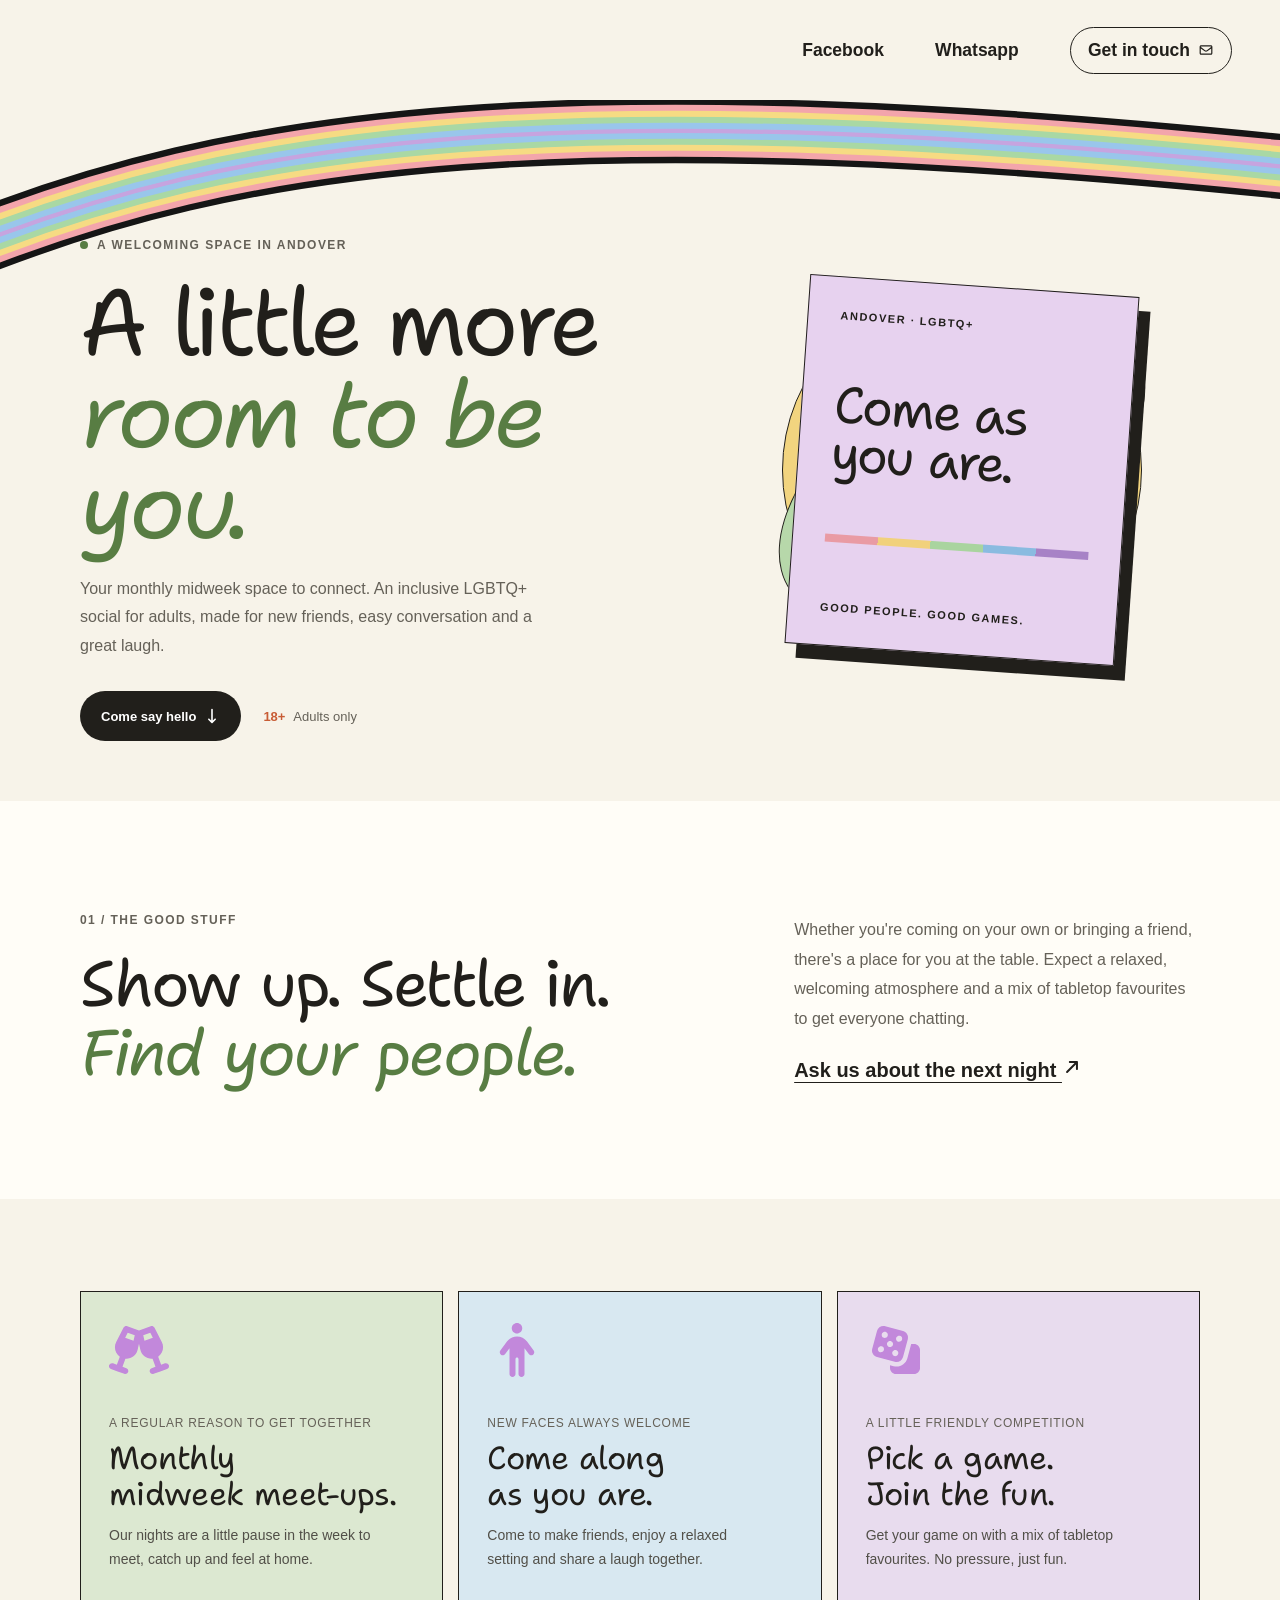
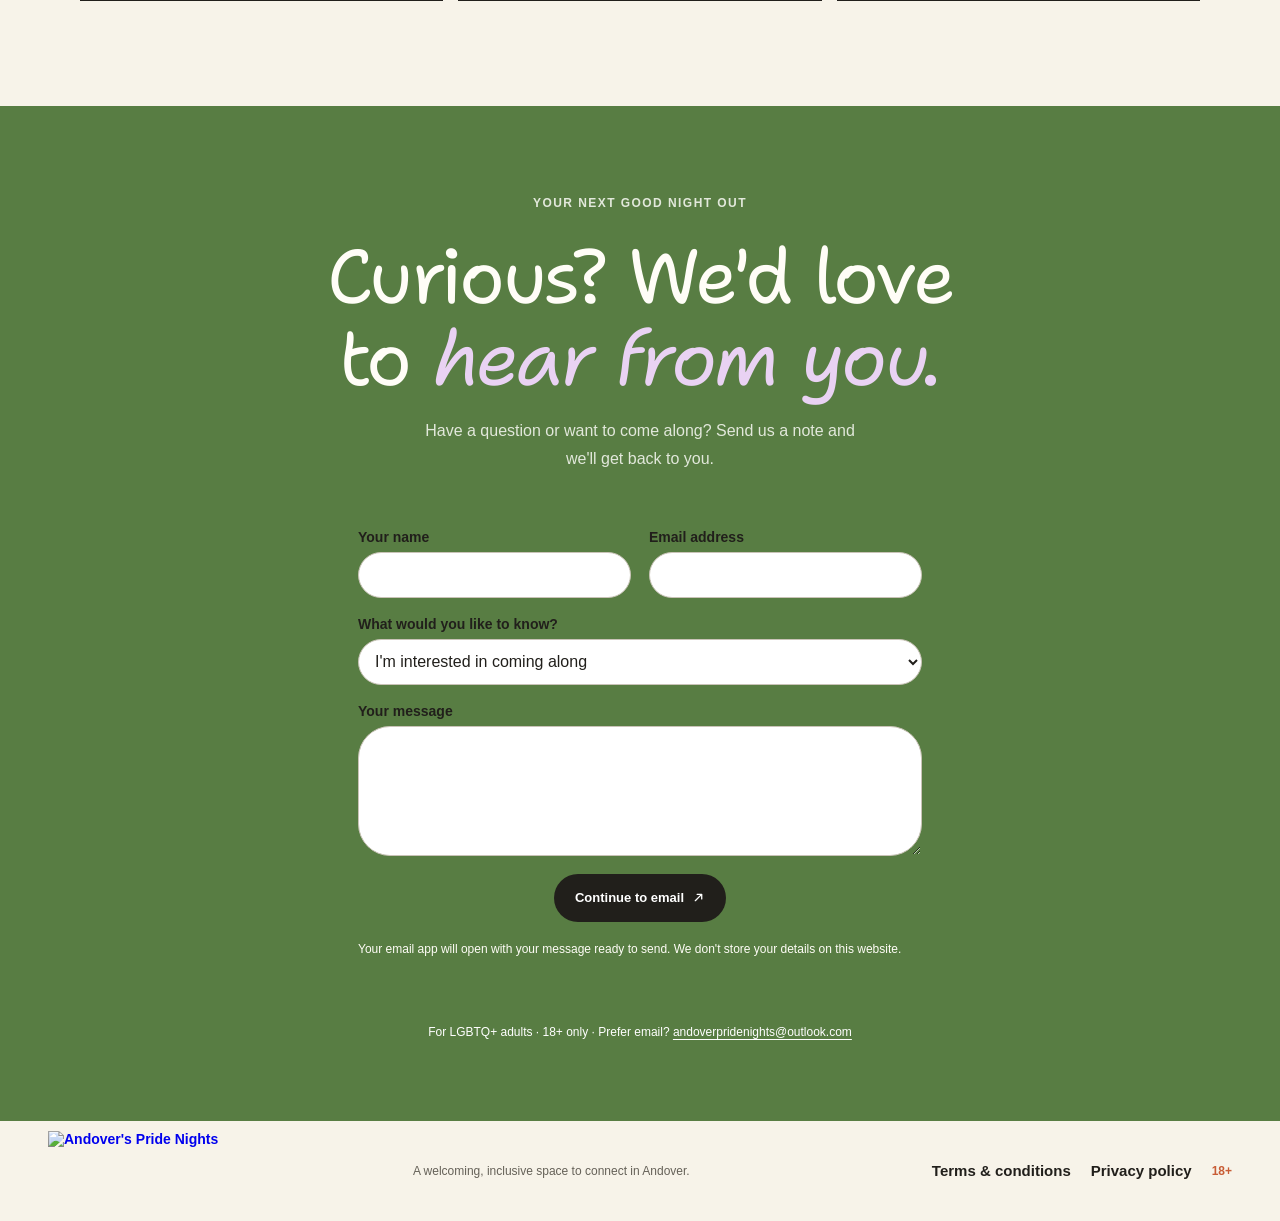
==== index.html @ 81ab6841 "made some text size and hover changes" ====
<!doctype html>
<html lang="en-GB">

<head>
  <meta charset="utf-8">
  <meta name="viewport" content="width=device-width, initial-scale=1">
  <meta name="theme-color" content="#f7f3e9">
  <meta name="description"
    content="Andover's monthly midweek LGBTQ+ social for adults: make friends, have a laugh and enjoy a mix of tabletop games.">
  <title>Andover's Pride Nights | Monthly 18+ LGBTQ+ Tabletop & Social Group</title>
  <meta name="google-site-verification" content="..." />
  <meta name="description"
    content="Join Andover's Pride Nights, a welcoming monthly midweek LGBTQ+ tabletop gaming and social group for adults (18+) in Andover, Hampshire.">
  <link rel="canonical" href="https://andoverpridenights.co.uk">

  <!-- Open Graph for Facebook sharing -->
  <meta property="og:title" content="Andover's Pride Nights">
  <meta property="og:description"
    content="Monthly 18+ LGBTQ+ tabletop board game and social nights in Andover, Hampshire.">
  <meta property="og:url" content="https://andoverpridenights.co.uk">
  <meta property="og:type" content="website">
  <link rel="stylesheet" href="src/css/styles.css">
  <link rel="icon" type="image/x-icon"
    href="https://assets.andoverpridenights.co.uk/images/logos/andover-pride-nights-new-logo.ico">
  <link rel="preconnect" href="https://fonts.googleapis.com">
  <link rel="preconnect" href="https://fonts.gstatic.com" crossorigin>
  <link
    href="https://fonts.googleapis.com/css2?family=Agrave+Pro:wght@100..700&family=Playwrite+FR+Moderne:wght@100..400&family=Shantell+Sans:ital,wght@0,300..800;1,300..800&display=swap"
    rel="stylesheet">
  <link href="https://fonts.googleapis.com/css2?family=Agrave+Pro:wght@100..700&display=swap" rel="stylesheet">
</head>

<body>
  <header class="site-header">
    <a class="wordmark" href="#home" aria-label="Andover's Pride Nights home">
      <img class="wordmark-logo"
        src="https://assets.andoverpridenights.co.uk/images/logos/andover-pride-nights-logo.png"
        alt="Andover's Pride Nights">
    </a>
    <nav class="site-nav" aria-label="Main navigation">
      <a href="https://www.facebook.com/groups/1618357456269886/?ref=share">Facebook</a>
      <a href="https://chat.whatsapp.com/DTv6O6o61bpIRokKMU7D2p">Whatsapp</a>
      <a class="nav-cta" href="#contact">Get in touch <svg xmlns="http://www.w3.org/2000/svg"
          viewBox="0 0 640 640"><!--!Font Awesome Free v7.3.1 by @fontawesome - https://fontawesome.com License - https://fontawesome.com/license/free Copyright 2026 Fonticons, Inc.-->
          <path
            d="M125.4 128C91.5 128 64 155.5 64 189.4C64 190.3 64 191.1 64.1 192L64 192L64 448C64 483.3 92.7 512 128 512L512 512C547.3 512 576 483.3 576 448L576 192L575.9 192C575.9 191.1 576 190.3 576 189.4C576 155.5 548.5 128 514.6 128L125.4 128zM528 256.3L528 448C528 456.8 520.8 464 512 464L128 464C119.2 464 112 456.8 112 448L112 256.3L266.8 373.7C298.2 397.6 341.7 397.6 373.2 373.7L528 256.3zM112 189.4C112 182 118 176 125.4 176L514.6 176C522 176 528 182 528 189.4C528 193.6 526 197.6 522.7 200.1L344.2 335.5C329.9 346.3 310.1 346.3 295.8 335.5L117.3 200.1C114 197.6 112 193.6 112 189.4z" />
        </svg></a>
    </nav>
  </header>

  <main>
    <section class="hero" id="home" aria-labelledby="hero-title">
      <svg class="rainbow-arc" viewBox="0 0 1440 240" preserveAspectRatio="none" aria-hidden="true">
        <path d="M-50 178C270 42 633-10 1490 83" fill="none" stroke="#151515" stroke-width="76" />
        <path d="M-50 178C270 42 633-10 1490 83" fill="none" stroke="#f3a5ab" stroke-width="61" />
        <path d="M-50 178C270 42 633-10 1490 83" fill="none" stroke="#f6db83" stroke-width="47" />
        <path d="M-50 178C270 42 633-10 1490 83" fill="none" stroke="#a9d8a4" stroke-width="33" />
        <path d="M-50 178C270 42 633-10 1490 83" fill="none" stroke="#99c6eb" stroke-width="19" />
        <path d="M-50 178C270 42 633-10 1490 83" fill="none" stroke="#c6a4df" stroke-width="5" />
      </svg>
      <div class="hero-inner" id="about">
        <div class="hero-copy">
          <p class="eyebrow"><span class="eyebrow-dot"></span> A welcoming space in Andover</p>
          <h1 id="hero-title">A little more<br><em>room to be you.</em></h1>
          <p class="hero-intro">Your monthly midweek space to connect. An inclusive LGBTQ+ social for adults, made for
            new friends, easy conversation and a great laugh.</p>
          <div class="hero-actions">
            <a class="button button-primary" href="#contact">Come say hello <svg xmlns="http://www.w3.org/2000/svg"
                viewBox="0 0 640 640"><!--!Font Awesome Free v7.3.1 by @fontawesome - https://fontawesome.com License - https://fontawesome.com/license/free Copyright 2026 Fonticons, Inc.-->
                <path
                  d="M297.4 598.6C309.9 611.1 330.2 611.1 342.7 598.6L470.7 470.6C483.2 458.1 483.2 437.8 470.7 425.3C458.2 412.8 437.9 412.8 425.4 425.3L352 498.7L352 64C352 46.3 337.7 32 320 32C302.3 32 288 46.3 288 64L288 498.7L214.6 425.3C202.1 412.8 181.8 412.8 169.3 425.3C156.8 437.8 156.8 458.1 169.3 470.6L297.3 598.6z" />
              </svg></a>
            <span class="age-note"><span aria-hidden="true">18+</span> Adults only</span>
          </div>
        </div>
        <div class="hero-art" aria-label="A colourful invitation to come along and have fun">
          <div class="art-orbit orbit-one"></div>
          <div class="art-orbit orbit-two"></div>
          <div class="art-sparkle sparkle-one" aria-hidden="true"></div>
          <div class="art-sparkle sparkle-two" aria-hidden="true"></div>
          <div class="invite-card">
            <span class="invite-kicker">ANDOVER · LGBTQ+</span>
            <span class="invite-title">Come as<br>you are.</span>
            <span class="invite-rule"></span>
            <span class="invite-bottom">GOOD PEOPLE. GOOD GAMES.</span>
          </div>
        </div>
      </div>
    </section>

    <section class="welcome-section" id="what-to-expect" aria-labelledby="welcome-title">
      <div class="section-heading">
        <p class="eyebrow">01 / The good stuff</p>
        <h2 id="welcome-title">Show up. Settle in.<br><em>Find your people.</em></h2>
      </div>
      <div class="welcome-copy">
        <p>Whether you're coming on your own or bringing a friend, there's a place for you at the table. Expect a
          relaxed, welcoming atmosphere and a mix of tabletop favourites to get everyone chatting.</p>
        <a class="text-link" href="#contact">Ask us about the next night <svg xmlns="http://www.w3.org/2000/svg"
            class="arrow-svg"
            viewBox="0 0 640 640"><!--!Font Awesome Free v7.3.1 by @fontawesome - https://fontawesome.com License - https://fontawesome.com/license/free Copyright 2026 Fonticons, Inc.-->
            <path
              d="M342.6 73.4C330.1 60.9 309.8 60.9 297.3 73.4L137.3 233.4C124.8 245.9 124.8 266.2 137.3 278.7C149.8 291.2 170.1 291.2 182.6 278.7L288 173.3L288 544C288 561.7 302.3 576 320 576C337.7 576 352 561.7 352 544L352 173.3L457.4 278.7C469.9 291.2 490.2 291.2 502.7 278.7C515.2 266.2 515.2 245.9 502.7 233.4L342.7 73.4z" />
          </svg></a>
      </div>
    </section>

    <section class="details-section" aria-label="A few details">
      <article class="detail-card detail-card-green">
        <span class="detail-number"></span>
        <svg xmlns="http://www.w3.org/2000/svg" class="detail-icon-2"
          viewBox="0 0 640 640"><!--!Font Awesome Free v7.3.1 by @fontawesome - https://fontawesome.com License - https://fontawesome.com/license/free Copyright 2026 Fonticons, Inc.-->
          <path
            d="M155.6 81.3C163 67 179.9 60.4 195 65.9L320 111.5L445 65.9C460.1 60.4 477 67 484.4 81.3L563.2 234.2C592 290 573.5 356.5 524.7 390.8L556 477L597 462C613.6 456 632 464.5 638 481.1C644 497.7 635.5 516.1 618.9 522.1C571.5 539.4 524.1 556.6 476.7 573.9C460.1 580 441.7 571.4 435.7 554.8C429.7 538.2 438.2 519.8 454.8 513.8L495.8 498.8L464.5 412.6C405.1 417.8 348.3 378.7 334.5 317.4L319.9 252.7L305.3 317.4C291.5 378.7 234.7 417.8 175.3 412.6L144 498.8L185 513.8C201.6 519.9 210.2 538.2 204.1 554.8C198 571.4 179.7 580 163.1 573.9C115.7 556.6 68.3 539.3 20.9 522.1C4.3 516-4.3 497.7 1.8 481.1C7.9 464.5 26.3 456 42.9 462L83.9 477L115.2 390.8C66.5 356.5 48.1 290 76.9 234.2L155.6 81.3zM199.6 135.7L172.4 188.5L261.6 221L274.7 163.1L199.6 135.7zM440.5 135.7L365.4 163.1L378.5 221L467.7 188.5L440.5 135.7z" />
        </svg>
        <p class="detail-label">A regular reason to get together</p>
        <h3>Monthly<br>midweek meet-ups.</h3>
        <p>Our nights are a little pause in the week to meet, catch up and feel at home.</p>
      </article>
      <article class="detail-card detail-card-blue">
        <span class="detail-number"></span>
        <svg xmlns="http://www.w3.org/2000/svg" class="detail-icon-2"
          viewBox="0 0 640 640"><!--!Font Awesome Free v7.3.1 by @fontawesome - https://fontawesome.com License - https://fontawesome.com/license/free Copyright 2026 Fonticons, Inc.-->
          <path
            d="M376 88C376 57.1 350.9 32 320 32C289.1 32 264 57.1 264 88C264 118.9 289.1 144 320 144C350.9 144 376 118.9 376 88zM400 300.7L446.3 363.1C456.8 377.3 476.9 380.3 491.1 369.7C505.3 359.1 508.3 339.1 497.7 324.9L427.2 229.9C402 196 362.3 176 320 176C277.7 176 238 196 212.8 229.9L142.3 324.9C131.8 339.1 134.7 359.1 148.9 369.7C163.1 380.3 183.1 377.3 193.7 363.1L240 300.7L240 576C240 593.7 254.3 608 272 608C289.7 608 304 593.7 304 576L304 416C304 407.2 311.2 400 320 400C328.8 400 336 407.2 336 416L336 576C336 593.7 350.3 608 368 608C385.7 608 400 593.7 400 576L400 300.7z" />
        </svg>
        <p class="detail-label">New faces always welcome</p>
        <h3>Come along<br>as you are.</h3>
        <p>Come to make friends, enjoy a relaxed setting and share a laugh together.</p>
      </article>
      <article class="detail-card detail-card-lilac">
        <span class="detail-number"></span>
        <svg xmlns="http://www.w3.org/2000/svg" class="detail-icon-2"
          viewBox="0 0 640 640"><!--!Font Awesome Free v7.3.1 by @fontawesome - https://fontawesome.com License - https://fontawesome.com/license/free Copyright 2026 Fonticons, Inc.-->
          <path
            d="M205.4 66.3C167 56 127.5 78.8 117.3 117.2L66.5 306.7C56.2 345.1 79 384.6 117.4 394.9L306.9 445.7C345.3 456 384.8 433.2 395.1 394.8L445.9 205.3C456.2 166.9 433.4 127.4 395 117.1L205.4 66.3zM228.4 272C222.3 262.1 222.1 249.6 227.8 239.5C233.5 229.4 244.3 223.2 256 223.3C267.6 223.4 278.2 229.8 283.8 240C289.9 249.9 290.1 262.4 284.4 272.5C278.7 282.6 267.9 288.8 256.2 288.7C244.6 288.6 234 282.2 228.4 272zM143.2 284.3C153.1 278.2 165.6 278 175.7 283.7C185.8 289.4 192 300.2 191.9 311.9C191.8 323.5 185.4 334.1 175.2 339.7C165.3 345.8 152.8 346 142.7 340.3C132.6 334.6 126.4 323.8 126.5 312.1C126.6 300.5 133 289.9 143.2 284.3zM328.2 380.7C318.3 386.8 305.8 387 295.7 381.3C285.6 375.6 279.4 364.8 279.5 353.1C279.6 341.5 286 330.9 296.2 325.3C306.1 319.2 318.6 319 328.7 324.7C338.8 330.4 345 341.2 344.9 352.9C344.8 364.5 338.4 375.1 328.2 380.7zM337.2 172.3C347.1 166.2 359.6 166 369.7 171.7C379.8 177.4 386 188.2 385.9 199.9C385.8 211.5 379.4 222.1 369.2 227.7C359.3 233.8 346.8 234 336.7 228.3C326.6 222.6 320.4 211.8 320.5 200.1C320.6 188.5 327 177.9 337.2 172.3zM216.2 186.7C206.3 192.8 193.8 193 183.7 187.3C173.6 181.6 167.4 170.8 167.5 159.1C167.6 147.5 174 136.9 184.2 131.3C194.1 125.2 206.6 125 216.7 130.7C226.8 136.4 233 147.2 232.9 158.9C232.8 170.5 226.4 181.1 216.2 186.7zM482 256L441.4 407.2C424.2 471.2 358.4 509.2 294.4 492.1L256.1 481.8L256.1 512C256.1 547.3 284.8 576 320.1 576L512.1 576C547.4 576 576.1 547.3 576.1 512L576.1 320C576.1 284.7 547.4 256 512.1 256L482 256z" />
        </svg>
        <p class="detail-label">A little friendly competition</p>
        <h3>Pick a game.<br>Join the fun.</h3>
        <p>Get your game on with a mix of tabletop favourites. No pressure, just fun.</p>
      </article>
    </section>

    <section class="contact-section" id="contact" aria-labelledby="contact-title">
      <p class="eyebrow">Your next good night out</p>
      <h2 id="contact-title">Curious? We'd love<br>to <em>hear from you.</em></h2>
      <p class="contact-copy">Have a question or want to come along? Send us a note and we'll get back to you.</p>
      <form class="contact-form" id="contact-form">
        <div class="form-field">
          <label for="contact-name">Your name</label>
          <input id="contact-name" name="name" type="text" autocomplete="name" maxlength="100" required>
        </div>
        <div class="form-field">
          <label for="contact-email">Email address</label>
          <input id="contact-email" name="email" type="email" autocomplete="email" maxlength="254" required>
        </div>
        <div class="form-field">
          <label for="contact-subject">What would you like to know?</label>
          <select id="contact-subject" name="subject">
            <option value="Coming along to a Pride Night">I'm interested in coming along</option>
            <option value="A question about the group">I have a question about the group</option>
            <option value="custom">Something else</option>
          </select>
        </div>
        <div class="form-field" id="custom-subject-field" hidden>
          <label for="contact-custom-subject">Email subject</label>
          <input id="contact-custom-subject" name="customSubject" type="text" maxlength="120"
            placeholder="What is your message about?">
        </div>
        <div class="form-field">
          <label for="contact-message">Your message</label>
          <textarea id="contact-message" name="message" rows="5" maxlength="2000" required></textarea>
        </div>
        <button class="button button-light form-submit" type="submit" form="contact-form">Continue to email <svg
            xmlns="http://www.w3.org/2000/svg" class="arrow-svg"
            viewBox="0 0 640 640"><!--!Font Awesome Free v7.3.1 by @fontawesome - https://fontawesome.com License - https://fontawesome.com/license/free Copyright 2026 Fonticons, Inc.-->
            <path
              d="M342.6 73.4C330.1 60.9 309.8 60.9 297.3 73.4L137.3 233.4C124.8 245.9 124.8 266.2 137.3 278.7C149.8 291.2 170.1 291.2 182.6 278.7L288 173.3L288 544C288 561.7 302.3 576 320 576C337.7 576 352 561.7 352 544L352 173.3L457.4 278.7C469.9 291.2 490.2 291.2 502.7 278.7C515.2 266.2 515.2 245.9 502.7 233.4L342.7 73.4z" />
          </svg></button>
        <p class="form-note" id="form-note">Your email app will open with your message ready to send. We don't store
          your details on this website.</p>
        <p class="form-status" id="form-status" role="status" aria-live="polite"></p>
      </form>

      <p class="contact-footnote">For LGBTQ+ adults · 18+ only · Prefer email? <a
          href="mailto:andoverpridenights@outlook.com">andoverpridenights@outlook.com</a></p>
    </section>
  </main>

  <footer class="site-footer">
    <a class="footer-brand" href="#home"><img class="footer-logo"
        src="https://assets.andoverpridenights.co.uk/images/logos/andover-pride-nights-logo.png"
        alt="Andover's Pride Nights"></a>
    <p>A welcoming, inclusive space to connect in Andover.</p>
    <nav class="footer-links" aria-label="Legal">
      <a href="terms/terms.html">Terms &amp; conditions</a>
      <a href="terms/privacy-policy.html">Privacy policy</a>
    </nav>
    <span class="footer-age">18+</span>
  </footer>
  <script>
    const contactForm = document.querySelector('#contact-form');
    const contactSubject = document.querySelector('#contact-subject');
    const customSubjectField = document.querySelector('#custom-subject-field');
    const customSubjectInput = document.querySelector('#contact-custom-subject');

    contactSubject.addEventListener('change', () => {
      const needsCustomSubject = contactSubject.value === 'custom';
      customSubjectField.hidden = !needsCustomSubject;
      customSubjectInput.required = needsCustomSubject;

      if (needsCustomSubject) {
        customSubjectInput.focus();
      } else {
        customSubjectInput.value = '';
      }
    });

    contactForm.addEventListener('submit', (event) => {
      event.preventDefault();

      if (!contactForm.reportValidity()) {
        return;
      }

      const formData = new FormData(contactForm);
      const selectedSubject = formData.get('subject') === 'custom'
        ? formData.get('customSubject')
        : formData.get('subject');
      const subject = `[Andover's Pride Nights] ${selectedSubject}`;
      const body = [
        `Name: ${formData.get('name')}`,
        `Email: ${formData.get('email')}`,
        '',
        formData.get('message'),
      ].join('\n');
      const mailto = `mailto:andoverpridenights@outlook.com?subject=${encodeURIComponent(subject)}&body=${encodeURIComponent(body)}`;

      document.querySelector('#form-status').textContent = 'Your email app should open with your message. If it does not, email us directly at andoverpridenights@outlook.com.';
      window.location.href = mailto;
    });
  </script>
</body>

</html>
---- src/css/styles.css ----
:root {
  color-scheme: light;
  --paper: #f7f3e9;
  --paper-light: #fffdf7;
  --ink: #211f1b;
  --muted: #656158;
  --green: #587d43;
  --blue: #287cba;
  --orange: #c85c35;
  --purple: #9946bb;
  --line: #ded8cb;
  font-family: "Shantell Sans", cursive;
  --serif: "Shantell Sans", cursive;
  --sans: "Aptos", "Segoe UI", Arial, sans-serif;
}
* {
  box-sizing: border-box;
}

html {
  scroll-behavior: smooth;
}

body {
  margin: 0;
  background: var(--paper);
  color: var(--ink);
  font-family: var(--sans);
  -webkit-font-smoothing: antialiased;
}

.site-header {
  position: relative;
  z-index: 2;
  display: flex;
  align-items: center;
  justify-content: space-between;
  width: min(100% - 96px, 1280px);
  height: 100px;
  margin: 0 auto;
}

.wordmark {
  display: inline-flex;
  align-items: center;
  color: var(--ink);
  text-decoration: none;
}
.arrow-svg {
  width: 1em;
  height: 1em;
  flex: 0 0 1em;
  fill: currentColor;
  transform: rotate(45deg);
}
.wordmark-logo {
  display: block;
  width: auto;
  height: 145px;
  max-width: 260px;
  object-fit: contain;
}
.footer-logo {
  display: block;
  width: auto;
  height: 80px;
  max-width: 260px;
  object-fit: contain;
}
.site-nav {
  display: flex;
  align-items: center;
  gap: clamp(22px, 4vw, 58px);
  font-size: 14px;
}

.site-nav a,
.footer-links a {
  text-decoration: none;
  color: var(--ink);
  font-weight: bold;
  font-size: 1.25em;
}

.site-nav a:not(.nav-cta):hover,
.footer-links a:hover {
  text-decoration: underline;
  text-underline-offset: 4px;
  color: var(--green);
  font-weight: bold;
}

.nav-cta {
  display: inline-flex;
  align-items: center;
  justify-content: center;
  gap: 8px;
  padding: 12px 17px;
  border: 1px solid var(--ink);
  border-radius: 999px;
  white-space: nowrap;
}
.nav-cta:hover {
  background: var(--green);
  color: white;
}
.nav-cta svg,
.button-primary svg {
  display: block;
  width: 16px;
  height: 16px;
  flex: 0 0 16px;
  fill: currentColor;
}

.button span {
  margin-left: 9px;
}

.hero {
  position: relative;
  min-height: 680px;
  overflow: hidden;
}

.rainbow-arc {
  position: absolute;
  top: 0;
  left: 0;
  width: 100%;
  height: clamp(110px, 16vw, 210px);
  pointer-events: none;
}

.hero-inner {
  position: relative;
  display: grid;
  grid-template-columns: 1.1fr 0.9fr;
  align-items: center;
  gap: 5vw;
  width: min(100% - 160px, 1120px);
  min-height: 600px;
  margin: 28px auto 0;
  padding: 70px 0 60px;
}

.hero-copy {
  padding-top: 40px;
}

.eyebrow {
  display: flex;
  align-items: center;
  gap: 9px;
  margin: 0 0 25px;
  color: var(--muted);
  font-size: 12px;
  font-weight: 700;
  letter-spacing: 0.12em;
  text-transform: uppercase;
}

.eyebrow-dot {
  width: 8px;
  height: 8px;
  border-radius: 50%;
  background: var(--green);
}

h1,
h2,
h3,
p {
  margin-top: 0;
}

.hero h1 {
  margin-bottom: 23px;
  font-family: var(--serif);
  font-size: clamp(54px, 7.3vw, 94px);
  font-weight: 400;
  letter-spacing: -0.045em;
  line-height: 0.98;
}

.hero h1 em,
.section-heading h2 em,
.contact-section h2 em {
  color: var(--green);
  font-weight: 400;
}

.hero-intro {
  max-width: 470px;
  margin-bottom: 30px;
  color: var(--muted);
  font-size: 16px;
  line-height: 1.8;
}

.hero-actions {
  display: flex;
  align-items: center;
  gap: 22px;
}

.button {
  display: inline-flex;
  align-items: center;
  justify-content: center;
  min-height: 50px;
  padding: 0 21px;
  border-radius: 999px;
  font-size: 13px;
  font-weight: 700;
  text-decoration: none;
  transition:
    transform 160ms ease,
    background-color 160ms ease;
}

.button-primary {
  gap: 8px;
  white-space: nowrap;
  background: var(--ink);
  color: white;
}

.button-primary:hover {
  background: var(--green);
}

.age-note {
  color: var(--muted);
  font-size: 13px;
}

.age-note span {
  margin-right: 5px;
  color: var(--orange);
  font-weight: 700;
}

.hero-art {
  position: relative;
  display: grid;
  min-height: 430px;
  place-items: center;
}

.invite-card {
  position: relative;
  z-index: 1;
  display: flex;
  width: min(70%, 330px);
  min-height: 370px;
  flex-direction: column;
  align-items: flex-start;
  justify-content: space-between;
  padding: 32px;
  transform: rotate(4deg);
  border: 1px solid var(--ink);
  background: #e7d2ef;
  box-shadow: 12px 14px 0 var(--ink);
}

.invite-kicker,
.invite-bottom {
  font-size: 11px;
  font-weight: 700;
  letter-spacing: 0.14em;
}

.invite-title {
  font-family: var(--serif);
  font-size: clamp(38px, 4vw, 52px);
  letter-spacing: -0.04em;
  line-height: 0.94;
}

.invite-rule {
  width: 100%;
  height: 8px;
  background: linear-gradient(
    90deg,
    #e99ba4 0 20%,
    #f1d17c 20% 40%,
    #a9d49f 40% 60%,
    #8abbe0 60% 80%,
    #a782c6 80%
  );
}

.art-orbit {
  position: absolute;
  border: 1px solid var(--ink);
  border-radius: 50%;
}

.orbit-one {
  width: 360px;
  height: 360px;
  background: #f2d47f;
}

.orbit-two {
  width: 420px;
  height: 220px;
  transform: rotate(-35deg);
  background: #b7d8aa;
}

.art-sparkle {
  position: absolute;
  z-index: 2;
  color: var(--orange);
}

.sparkle-one {
  top: 36px;
  right: 3%;
  font-size: 50px;
}

.sparkle-two {
  bottom: 30px;
  left: 7%;
  color: var(--purple);
  font-size: 40px;
}

.art-caption {
  position: absolute;
  right: -10px;
  bottom: 0;
  z-index: 2;
  font-family: var(--serif);
  font-size: 17px;
  transform: rotate(-8deg);
}

.scroll-cue {
  position: absolute;
  bottom: 25px;
  left: max(48px, calc((100% - 1120px) / 2));
  display: flex;
  align-items: center;
  gap: 10px;
  color: var(--muted);
  font-size: 12px;
  text-decoration: none;
}

.scroll-cue span {
  display: grid;
  width: 28px;
  height: 28px;
  place-items: center;
  border: 1px solid var(--line);
  border-radius: 50%;
  color: var(--ink);
}

.welcome-section {
  display: grid;
  grid-template-columns: 1fr 0.7fr;
  align-items: end;
  gap: 12%;
  padding: 112px max(80px, calc((100% - 1120px) / 2));
  background: var(--paper-light);
}

.section-heading .eyebrow {
  margin-bottom: 22px;
}

.section-heading h2,
.contact-section h2 {
  margin-bottom: 0;
  font-family: var(--serif);
  font-size: clamp(42px, 5vw, 65px);
  font-weight: 400;
  letter-spacing: -0.035em;
  line-height: 1.08;
}

.welcome-copy {
  max-width: 430px;
  padding-bottom: 5px;
}

.welcome-copy > p {
  margin-bottom: 24px;
  color: var(--muted);
  font-size: 16px;
  line-height: 1.85;
}

.text-link {
  color: var(--link);
  font-size: 14px;
  font-weight: 700;
  text-decoration-thickness: 1px;
  text-underline-offset: 5px;
  font-weight: bold;
  font-size: 1.25em;
}
.text-link:hover {
  color: var(--green);
  font-weight: bold;
  font-size: 1.25em;
}

.details-section {
  display: grid;
  grid-template-columns: repeat(3, 1fr);
  gap: 15px;
  width: min(100% - 160px, 1120px);
  margin: 0 auto;
  padding: 92px 0 105px;
}

.detail-card {
  position: relative;
  min-height: 300px;
  padding: 28px;
  border: 1px solid var(--ink);
}

.detail-card-green {
  background: #dce8d1;
}

.detail-card-blue {
  background: #d8e8f1;
}

.detail-card-lilac {
  background: #e8dcee;
}

.detail-number {
  font-size: 12px;
  font-weight: 700;
  letter-spacing: 0.12em;
}
.detail-icon-2 {
  display: block;
  fill: #c288db;
  width: 60px;
  height: 60px;
}
.detail-label {
  margin: 36px 0 10px;
  color: var(--muted);
  font-size: 12px;
  letter-spacing: 0.06em;
  text-transform: uppercase;
}

.detail-card h3 {
  margin-bottom: 12px;
  font-family: var(--serif);
  font-size: 32px;
  font-weight: 400;
  letter-spacing: -0.02em;
  line-height: 1.12;
}

.detail-card > p:last-child {
  max-width: 280px;
  margin-bottom: 0;
  color: #514f48;
  font-size: 14px;
  line-height: 1.7;
}

.contact-section {
  position: relative;
  overflow: hidden;
  padding: 90px 24px 82px;
  background: var(--green);
  color: var(--paper-light);
  text-align: center;
}

.contact-section .eyebrow {
  justify-content: center;
  color: #e2e8db;
}

.contact-section h2 {
  margin-bottom: 18px;
  font-size: clamp(48px, 6vw, 76px);
}

.contact-section h2 em {
  color: #e9d2f3;
}

.contact-copy {
  max-width: 445px;
  margin: 0 auto 25px;
  color: #e2e8db;
  font-size: 16px;
  line-height: 1.75;
}

.contact-form {
  display: grid;
  grid-template-columns: repeat(2, minmax(0, 1fr));
  gap: 18px;
  width: min(100%, 620px);
  margin: 28px auto 0;
  padding: 28px;
  color: var(--ink);
  text-align: left;
}

.form-field {
  display: grid;
  gap: 7px;
}

.form-field[hidden] {
  display: none;
}

.form-field:nth-of-type(3),
.form-field:nth-of-type(4),
.form-field:has(#contact-message),
.form-note,
.form-status {
  grid-column: 1 / -1;
}

.form-field label {
  font-size: 14px;
  font-weight: 700;
}

.form-field input,
.form-field select,
.form-field textarea {
  width: 100%;
  min-height: 46px;
  padding: 11px 12px;
  border: 1px solid #c9c3b7;
  border-radius: 2px;
  background: #ffffff;
  color: var(--ink);
  font: inherit;
  font-size: 16px;
  border-radius: 2em;
}

.form-field textarea {
  min-height: 130px;
  resize: vertical;
}

.form-field input:focus-visible,
.form-field select:focus-visible,
.form-field textarea:focus-visible {
  outline: 3px solid #211f1b;
}

.button-light {
  min-height: 48px;
  background: #211f1b;
  color: white;
}

.button-light:hover {
  background: #314625;
}

.form-submit {
  display: flex;
  width: max-content;
  max-width: 100%;
  grid-column: 1 / -1;
  justify-self: center;
  gap: 8px;
  margin: 0;
  border: 0;
  cursor: pointer;
  font-family: inherit;
}

.form-note,
.form-status {
  margin: 0;
  color: var(--paper-light);
  font-size: 12px;
  line-height: 1.6;
}

.form-status {
  color: var(--green);
  font-weight: 600;
}

.contact-footnote {
  margin: 20px 0 0;
  color: #ffffff;
  font-size: 12px;
}

.contact-footnote a {
  color: inherit;
  text-underline-offset: 3px;
}

.contact-star {
  position: absolute;
  top: 45px;
  right: 12%;
  color: #e9d2f3;
  font-size: 36px;
}

.site-footer {
  display: grid;
  grid-template-columns: 1fr 1.2fr 1fr auto;
  align-items: center;
  gap: 20px;
  width: min(100% - 96px, 1280px);
  min-height: 100px;
  margin: 0 auto;
  font-size: 12px;
}

.footer-brand {
  font-size: 14px;
  font-weight: 700;
  text-decoration: none;
}

.footer-brand span {
  color: var(--purple);
}

.site-footer > p {
  margin: 0;
  color: var(--muted);
}

.footer-links {
  display: flex;
  justify-content: flex-end;
  gap: 20px;
}

.footer-age {
  color: var(--orange);
  font-weight: 700;
}

.legal-page {
  min-height: 100vh;
}

.legal-main {
  width: min(100% - 150px);
  margin: 0 auto;
  padding: 72px 0 96px;
}

.legal-back {
  color: var(--link);
  font-size: 14px;
  font-weight: 700;
  text-decoration: none;
  font-weight: bold;
  font-size: 1.15em;
}
.legal-back:hover {
  color: var(--green);
  font-size: 14px;
  font-weight: 700;
  text-decoration: none;
  font-weight: bold;
  font-size: 1.15em;
}
.table-oc {
  color: var(--link);
  font-weight: bold;
  font-size: 1.1em;
}
.table-oc:hover {
  color: var(--green);
}
.legal-heading {
  margin: 38px 0 12px;
  font-family: var(--serif);
  font-size: clamp(48px, 7vw, 76px);
  font-weight: 400;
  text-align: center;
  letter-spacing: -0.04em;
}
.legal-updated {
  margin-bottom: 48px;
  color: var(--muted);
  font-size: 12px;
  text-align: center;
}

.legal-copy {
  padding: clamp(24px, 5vw, 54px);
  border: 1px solid var(--line);
  background: var(--paper-light);
}

.legal-copy h2 {
  margin: 38px 0 14px;
  padding-top: 18px;
  border-top: 1px solid var(--line);
  font-family: var(--serif);
  font-size: 1.35em;
  font-weight: bold;
  line-height: 1.2;
}

.legal-copy h2:first-child {
  margin-top: 0;
  padding-top: 0;
  border-top: 0;
}

.legal-copy h3 {
  margin: 26px 0 10px;
  color: var(--green);
  font-size: 15px;
  line-height: 1.45;
}

.legal-copy p,
.legal-copy li {
  color: #514f48;
  font-size: 14px;
  line-height: 1.8;
  overflow-wrap: anywhere;
}

.legal-copy p {
  margin: 0 0 16px;
}

.legal-copy ul,
.legal-copy ol {
  padding-left: 22px;
}

.legal-copy li {
  padding-left: 4px;
  margin-bottom: 8px;
}

.legal-copy .a_links {
  color: var(--green);
  overflow-wrap: anywhere;
}

.legal-footer {
  width: 100%;
  border-top: 1px solid var(--line);
  padding: 0 max(48px, calc((100% - 1280px) / 2));
}

@media (max-width: 850px) {
  .site-header,
  .site-footer {
    width: calc(100% - 48px);
  }

  .hero-inner,
  .details-section {
    width: calc(100% - 80px);
  }

  .hero-inner {
    gap: 20px;
  }

  .hero h1 {
    font-size: clamp(44px, 6vw, 52px);
  }

  .hero-art {
    min-height: 360px;
  }

  .invite-card {
    width: 78%;
    min-height: 330px;
    padding: 25px;
  }

  .orbit-one {
    width: 300px;
    height: 300px;
  }

  .orbit-two {
    width: 340px;
    height: 190px;
  }

  .welcome-section {
    gap: 8%;
    padding-right: 40px;
    padding-left: 40px;
  }

  .detail-card {
    padding: 22px;
  }

  .detail-card h3 {
    font-size: 28px;
  }

  .site-footer {
    grid-template-columns: 1fr 1fr;
    padding: 22px 0;
  }

  .footer-links {
    justify-content: flex-start;
  }
}

@media (max-width: 600px) {
  .site-header {
    width: calc(100% - 40px);
    height: 78px;
  }

  .wordmark-logo {
    height: 54px;
    max-width: 190px;
  }

  .site-nav {
    gap: 15px;
  }

  .nav-cta {
    padding: 10px 13px;
    font-size: 11px;
  }

  .hero {
    min-height: 0;
  }

  .rainbow-arc {
    top: 8px;
    width: 150%;
    height: 125px;
  }

  .hero-inner {
    grid-template-columns: 1fr;
    gap: 10px;
    width: calc(100% - 48px);
    min-height: 0;
    margin-top: 90px;
    padding: 32px 0 46px;
  }

  .hero-copy {
    padding-top: 0;
  }

  .hero h1 {
    font-size: clamp(42px, 11vw, 46px);
  }

  .hero-intro {
    max-width: 390px;
    font-size: 16px;
  }

  .hero-art {
    min-height: 370px;
    margin: 5px 0 5px;
  }

  .invite-card {
    width: min(68%, 290px);
    min-height: 320px;
  }

  .scroll-cue {
    display: none;
  }

  .welcome-section {
    grid-template-columns: 1fr;
    gap: 30px;
    padding: 72px 24px;
  }

  .section-heading h2 {
    font-size: clamp(36px, 10vw, 44px);
  }

  .details-section {
    grid-template-columns: 1fr;
    gap: 12px;
    width: calc(100% - 48px);
    padding: 52px 0 70px;
  }

  .detail-card {
    min-height: 260px;
    padding: 25px;
  }

  .detail-label {
    margin-top: 30px;
  }

  .contact-section {
    padding: 78px 24px 66px;
  }

  .contact-form {
    grid-template-columns: 1fr;
    gap: 16px;
    padding: 20px;
  }

  .form-field:nth-of-type(3),
  .form-field:nth-of-type(4),
  .form-field:has(#contact-message),
  .form-note,
  .form-status {
    grid-column: auto;
  }

  .contact-section h2 {
    font-size: clamp(36px, 10vw, 39px);
  }

  .contact-star {
    top: 25px;
    right: 8%;
    font-size: 27px;
  }

  .button-light {
    max-width: 100%;
    padding: 0 15px;
    font-size: 12px;
  }

  .site-footer {
    grid-template-columns: 1fr auto;
    gap: 12px;
    width: calc(100% - 40px);
    padding: 24px 0;
  }

  .site-footer > p {
    grid-column: 1 / -1;
  }

  .footer-links {
    flex-wrap: wrap;
    gap: 12px;
  }

  .legal-main {
    width: calc(100% - 32px);
    padding: 50px 0 65px;
  }

  .legal-heading {
    margin-top: 30px;
  }
  .legal-subheading {
    margin-top: 40px;
    font-size: 2em;
  }

  .legal-updated {
    margin-bottom: 30px;
  }

  .legal-copy {
    padding: 22px 18px;
  }

  .legal-copy h2 {
    font-size: 24px;
  }

  .legal-copy p,
  .legal-copy li {
    font-size: 13px;
  }

  .legal-footer {
    padding: 0 20px;
  }
}

@media (prefers-reduced-motion: reduce) {
  *,
  *::before,
  *::after {
    scroll-behavior: auto !important;
    transition-duration: 0.01ms !important;
  }
}
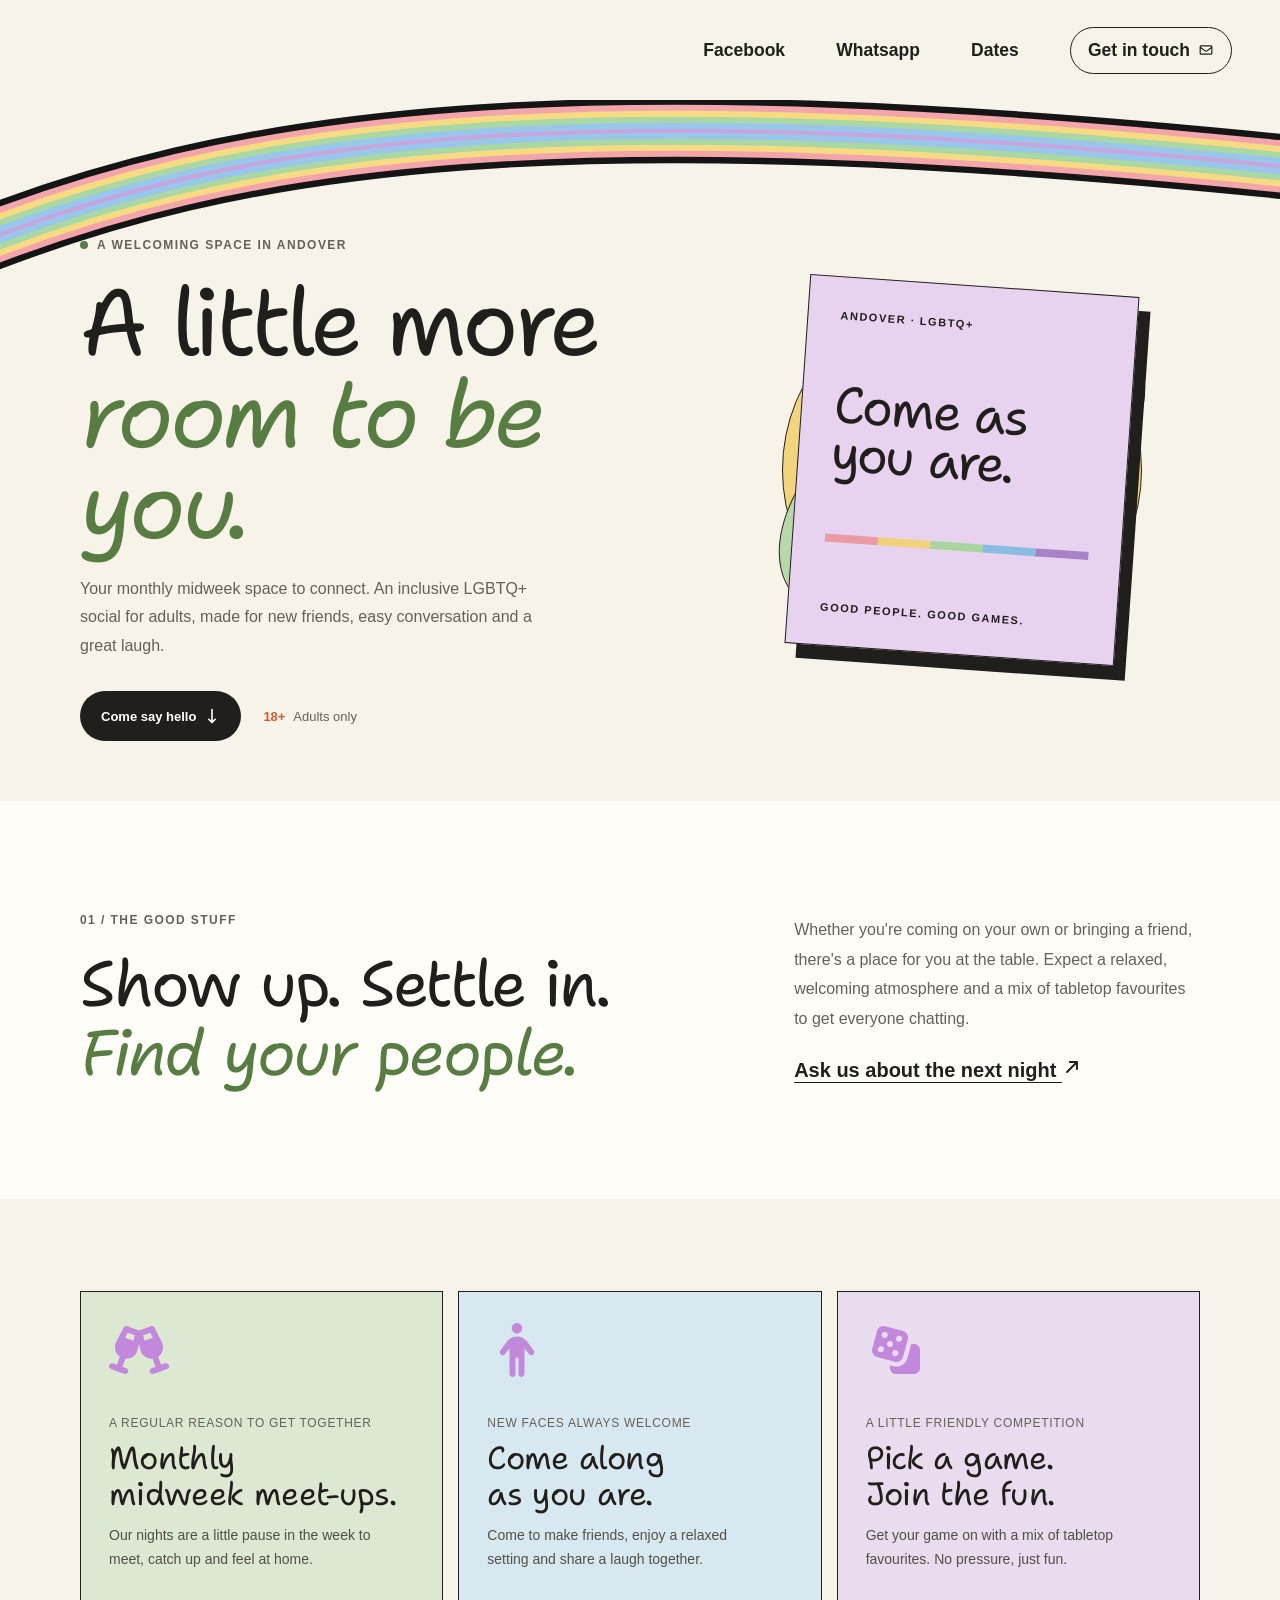
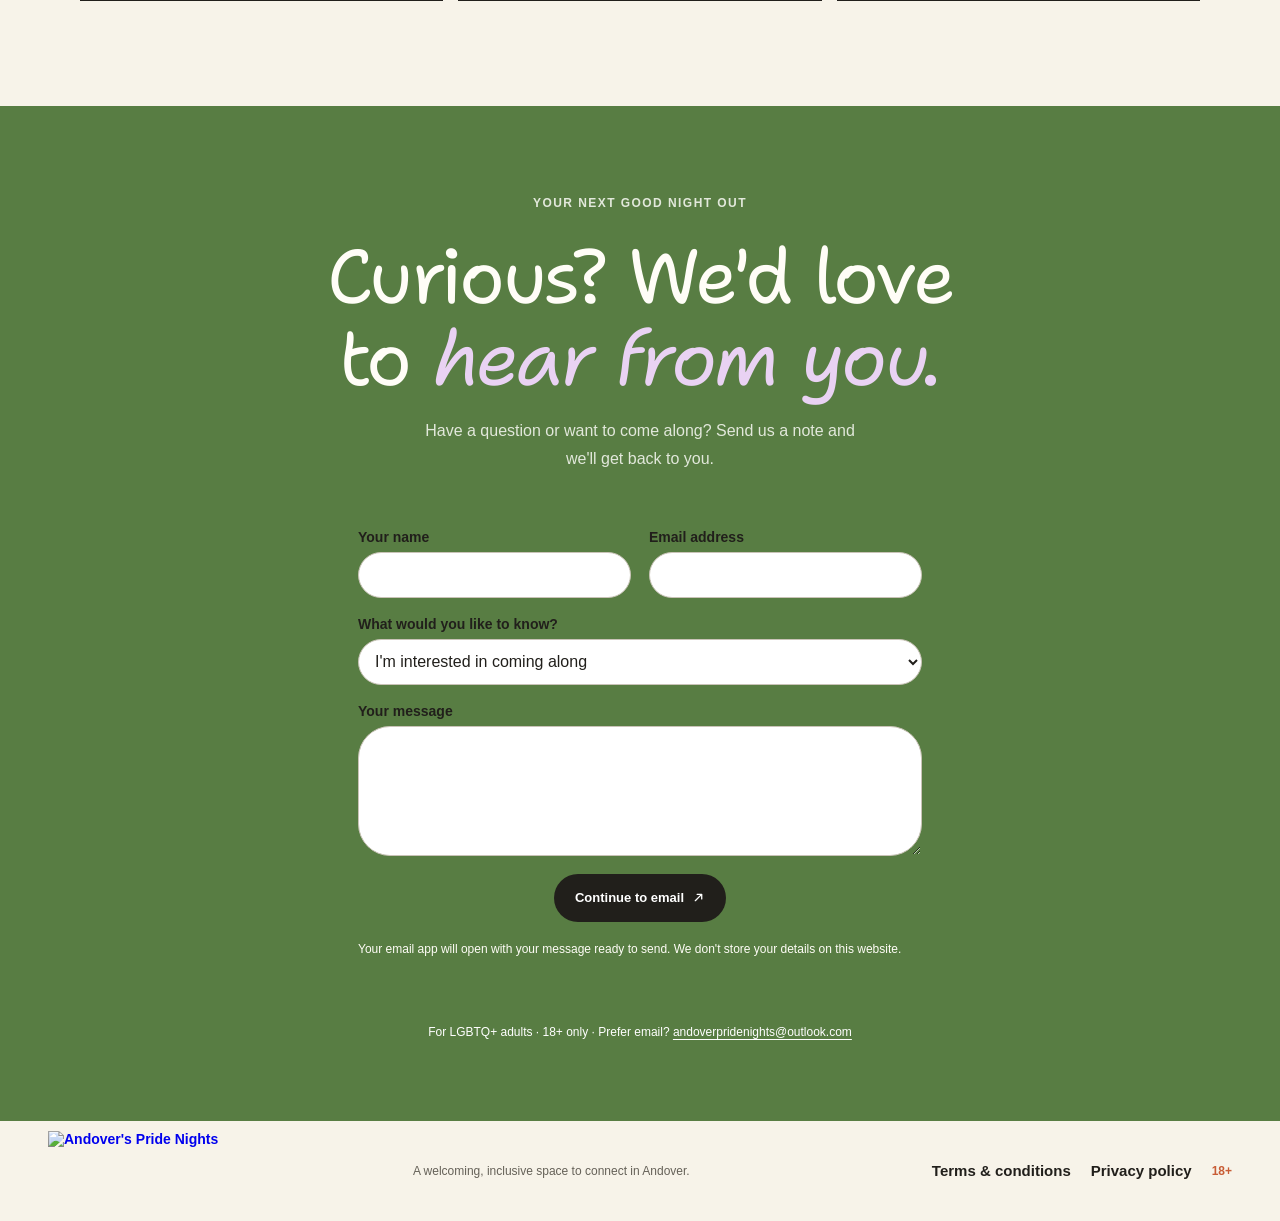
==== commit c36a625e: "added new /date link on nav bar" ====
--- a/index.html
+++ b/index.html
@@ -40,6 +40,7 @@
     <nav class="site-nav" aria-label="Main navigation">
       <a href="https://www.facebook.com/groups/1618357456269886/?ref=share">Facebook</a>
       <a href="https://chat.whatsapp.com/DTv6O6o61bpIRokKMU7D2p">Whatsapp</a>
+      <a href="https://andoverpridenights.co.uk/dates">Dates</a>
       <a class="nav-cta" href="#contact">Get in touch <svg xmlns="http://www.w3.org/2000/svg"
           viewBox="0 0 640 640"><!--!Font Awesome Free v7.3.1 by @fontawesome - https://fontawesome.com License - https://fontawesome.com/license/free Copyright 2026 Fonticons, Inc.-->
           <path
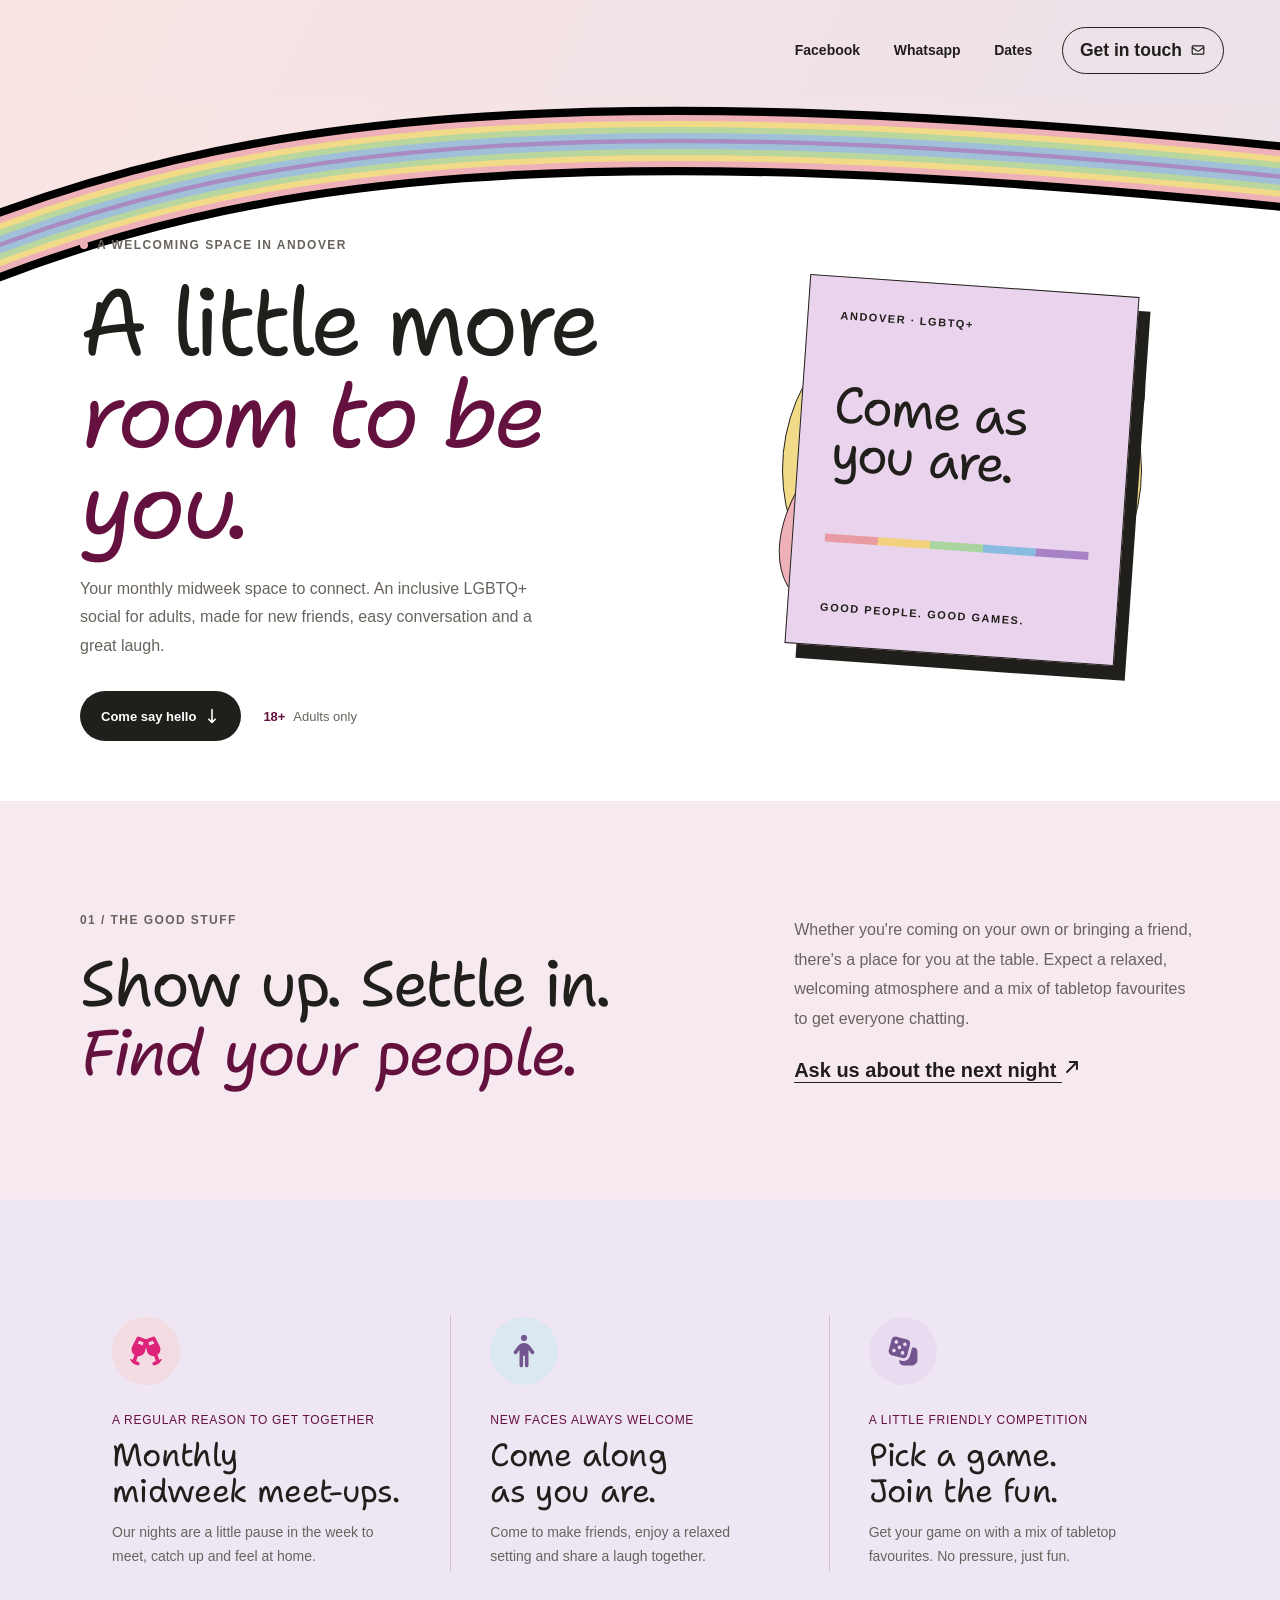
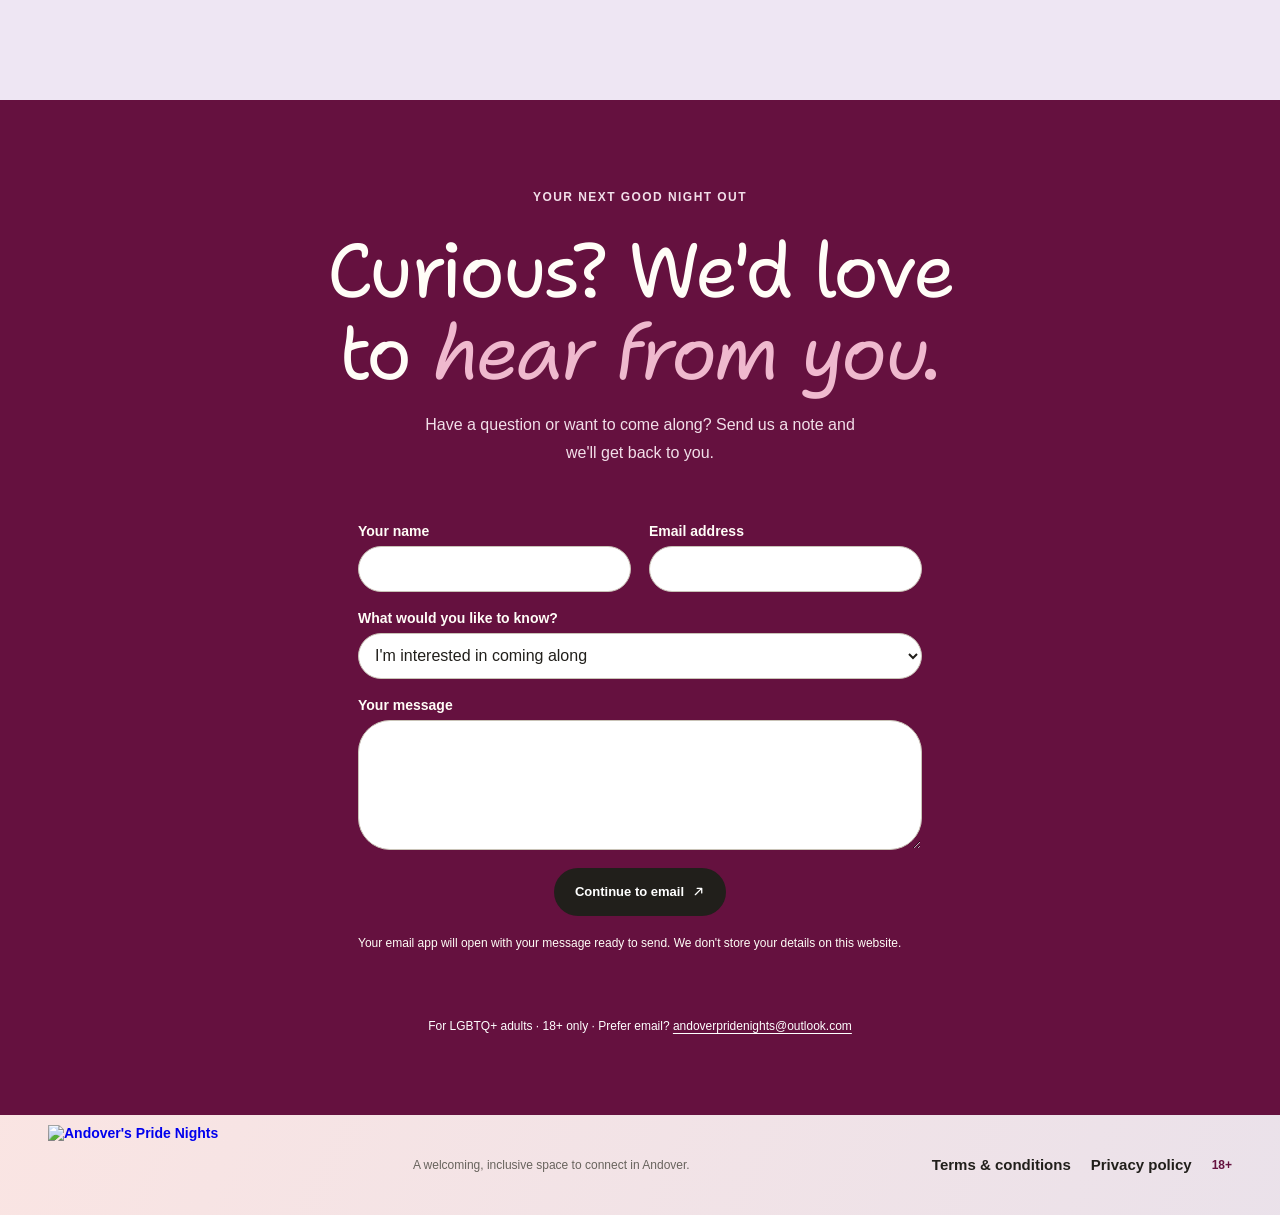
==== commit 725abfb7: "new colour palete" ====
--- a/index.html
+++ b/index.html
@@ -4,7 +4,7 @@
 <head>
   <meta charset="utf-8">
   <meta name="viewport" content="width=device-width, initial-scale=1">
-  <meta name="theme-color" content="#f7f3e9">
+  <meta name="theme-color" content="#fbf8ef">
   <meta name="description"
     content="Andover's monthly midweek LGBTQ+ social for adults: make friends, have a laugh and enjoy a mix of tabletop games.">
   <title>Andover's Pride Nights | Monthly 18+ LGBTQ+ Tabletop & Social Group</title>
@@ -37,7 +37,15 @@
         src="https://assets.andoverpridenights.co.uk/images/logos/andover-pride-nights-logo.png"
         alt="Andover's Pride Nights">
     </a>
-    <nav class="site-nav" aria-label="Main navigation">
+    <button class="nav-toggle" type="button" aria-expanded="false" aria-controls="site-navigation">
+      <span class="nav-toggle-label">Menu</span>
+      <span class="nav-toggle-icon" aria-hidden="true">
+        <span></span>
+        <span></span>
+        <span></span>
+      </span>
+    </button>
+    <nav class="site-nav" id="site-navigation" aria-label="Main navigation">
       <a href="https://www.facebook.com/groups/1618357456269886/?ref=share">Facebook</a>
       <a href="https://chat.whatsapp.com/DTv6O6o61bpIRokKMU7D2p">Whatsapp</a>
       <a href="https://andoverpridenights.co.uk/dates">Dates</a>
@@ -51,13 +59,14 @@
 
   <main>
     <section class="hero" id="home" aria-labelledby="hero-title">
-      <svg class="rainbow-arc" viewBox="0 0 1440 240" preserveAspectRatio="none" aria-hidden="true">
-        <path d="M-50 178C270 42 633-10 1490 83" fill="none" stroke="#151515" stroke-width="76" />
-        <path d="M-50 178C270 42 633-10 1490 83" fill="none" stroke="#f3a5ab" stroke-width="61" />
-        <path d="M-50 178C270 42 633-10 1490 83" fill="none" stroke="#f6db83" stroke-width="47" />
-        <path d="M-50 178C270 42 633-10 1490 83" fill="none" stroke="#a9d8a4" stroke-width="33" />
-        <path d="M-50 178C270 42 633-10 1490 83" fill="none" stroke="#99c6eb" stroke-width="19" />
-        <path d="M-50 178C270 42 633-10 1490 83" fill="none" stroke="#c6a4df" stroke-width="5" />
+      <svg class="rainbow-arc" viewBox="0 -12 1440 240" preserveAspectRatio="none" aria-hidden="true">
+        <path d="M-50 178C270 42 633-10 1490 83L1490 260H-50Z" fill="#fff" />
+        <path d="M-50 178C270 42 633-10 1490 83" fill="none" stroke="#000000" stroke-width="80" />
+        <path d="M-50 178C270 42 633-10 1490 83" fill="none" stroke="#efb1b8" stroke-width="61" />
+        <path d="M-50 178C270 42 633-10 1490 83" fill="none" stroke="#f1da88" stroke-width="47" />
+        <path d="M-50 178C270 42 633-10 1490 83" fill="none" stroke="#b8d69e" stroke-width="33" />
+        <path d="M-50 178C270 42 633-10 1490 83" fill="none" stroke="#9fc0d8" stroke-width="19" />
+        <path d="M-50 178C270 42 633-10 1490 83" fill="none" stroke="#a98ac1" stroke-width="5" />
       </svg>
       <div class="hero-inner" id="about">
         <div class="hero-copy">
@@ -107,7 +116,7 @@
     </section>
 
     <section class="details-section" aria-label="A few details">
-      <article class="detail-card detail-card-green">
+      <article class="detail-card detail-card-pink">
         <span class="detail-number"></span>
         <svg xmlns="http://www.w3.org/2000/svg" class="detail-icon-2"
           viewBox="0 0 640 640"><!--!Font Awesome Free v7.3.1 by @fontawesome - https://fontawesome.com License - https://fontawesome.com/license/free Copyright 2026 Fonticons, Inc.-->
@@ -200,6 +209,22 @@
     <span class="footer-age">18+</span>
   </footer>
   <script>
+    const navToggle = document.querySelector('.nav-toggle');
+    const siteNavigation = document.querySelector('#site-navigation');
+
+    navToggle.addEventListener('click', () => {
+      const isOpen = navToggle.getAttribute('aria-expanded') === 'true';
+      navToggle.setAttribute('aria-expanded', String(!isOpen));
+      siteNavigation.classList.toggle('is-open', !isOpen);
+    });
+
+    siteNavigation.addEventListener('click', (event) => {
+      if (event.target.closest('a')) {
+        navToggle.setAttribute('aria-expanded', 'false');
+        siteNavigation.classList.remove('is-open');
+      }
+    });
+
     const contactForm = document.querySelector('#contact-form');
     const contactSubject = document.querySelector('#contact-subject');
     const customSubjectField = document.querySelector('#custom-subject-field');
--- a/src/css/styles.css
+++ b/src/css/styles.css
@@ -1,14 +1,20 @@
 :root {
   color-scheme: light;
-  --paper: #f7f3e9;
+  --paper: #fbf8ef;
   --paper-light: #fffdf7;
   --ink: #211f1b;
-  --muted: #656158;
-  --green: #587d43;
-  --blue: #287cba;
-  --orange: #c85c35;
-  --purple: #9946bb;
+  --muted: #68635d;
+  --blue: #9fc0d8;
+  --orange: #c75e63;
+  --pink: #efb1b8;
+  --yellow: #f1da88;
+  --purple: #a98ac1;
+  --rose-mist: #f6eaf0;
+  --lilac-mist: #eee6f3;
+  --plum: #65113f;
+  --plum-hover: #dd247a;
   --line: #ded8cb;
+  --link: #65113f;
   font-family: "Shantell Sans", cursive;
   --serif: "Shantell Sans", cursive;
   --sans: "Aptos", "Segoe UI", Arial, sans-serif;
@@ -40,6 +46,24 @@
   margin: 0 auto;
 }
 
+.site-header::before {
+  position: absolute;
+  z-index: -1;
+  top: 0;
+  bottom: 0;
+  left: 50%;
+  width: 100vw;
+  transform: translateX(-50%);
+  background:
+    linear-gradient(
+      115deg,
+      rgba(239, 177, 184, 0.32),
+      rgba(169, 138, 193, 0.24)
+    ),
+    var(--paper-light);
+  content: "";
+}
+
 .wordmark {
   display: inline-flex;
   align-items: center;
@@ -70,8 +94,14 @@
 .site-nav {
   display: flex;
   align-items: center;
-  gap: clamp(22px, 4vw, 58px);
+  gap: clamp(12px, 2vw, 28px);
+  padding: 7px 8px 7px 20px;
+  border-radius: 999px;
   font-size: 14px;
+}
+
+.nav-toggle {
+  display: none;
 }
 
 .site-nav a,
@@ -82,14 +112,39 @@
   font-size: 1.25em;
 }
 
+.site-nav a:not(.nav-cta) {
+  position: relative;
+  padding: 8px 4px;
+  font-size: 1em;
+}
+
+.site-nav a:not(.nav-cta)::after {
+  position: absolute;
+  right: 4px;
+  bottom: 3px;
+  left: 4px;
+  height: 2px;
+  transform: scaleX(0);
+  border-radius: 999px;
+  content: "";
+  transition: transform 160ms ease;
+}
+
+.site-nav a:not(.nav-cta):hover {
+  text-decoration: none;
+}
+
+.site-nav a:not(.nav-cta):hover::after {
+  transform: scaleX(1);
+}
+
 .site-nav a:not(.nav-cta):hover,
 .footer-links a:hover {
   text-decoration: underline;
   text-underline-offset: 4px;
-  color: var(--green);
+  color: var(--link);
   font-weight: bold;
 }
-
 .nav-cta {
   display: inline-flex;
   align-items: center;
@@ -99,10 +154,15 @@
   border: 1px solid var(--ink);
   border-radius: 999px;
   white-space: nowrap;
+  transition:
+    background-color 160ms ease,
+    border-color 160ms ease,
+    color 160ms ease;
 }
 .nav-cta:hover {
-  background: var(--green);
-  color: white;
+  background: var(--plum);
+  color: var(--paper-light);
+  border-color: var(--plum);
 }
 .nav-cta svg,
 .button-primary svg {
@@ -121,10 +181,30 @@
   position: relative;
   min-height: 680px;
   overflow: hidden;
+  background:
+    linear-gradient(
+        115deg,
+        rgba(239, 177, 184, 0.32),
+        rgba(169, 138, 193, 0.24)
+      )
+      100% 100% no-repeat,
+    var(--paper-light);
+}
+
+.hero::after {
+  position: absolute;
+  z-index: 0;
+  top: clamp(110px, 16vw, 210px);
+  right: 0;
+  bottom: 0;
+  left: 0;
+  background: #fff;
+  content: "";
 }
 
 .rainbow-arc {
   position: absolute;
+  z-index: 1;
   top: 0;
   left: 0;
   width: 100%;
@@ -134,6 +214,7 @@
 
 .hero-inner {
   position: relative;
+  z-index: 2;
   display: grid;
   grid-template-columns: 1.1fr 0.9fr;
   align-items: center;
@@ -164,7 +245,7 @@
   width: 8px;
   height: 8px;
   border-radius: 50%;
-  background: var(--green);
+  background: var(--pink);
 }
 
 h1,
@@ -186,7 +267,7 @@
 .hero h1 em,
 .section-heading h2 em,
 .contact-section h2 em {
-  color: var(--green);
+  color: var(--plum);
   font-weight: 400;
 }
 
@@ -216,7 +297,8 @@
   text-decoration: none;
   transition:
     transform 160ms ease,
-    background-color 160ms ease;
+    background-color 160ms ease,
+    color 160ms ease;
 }
 
 .button-primary {
@@ -227,7 +309,7 @@
 }
 
 .button-primary:hover {
-  background: var(--green);
+  background: var(--plum);
 }
 
 .age-note {
@@ -237,7 +319,7 @@
 
 .age-note span {
   margin-right: 5px;
-  color: var(--orange);
+  color: var(--plum);
   font-weight: 700;
 }
 
@@ -260,7 +342,7 @@
   padding: 32px;
   transform: rotate(4deg);
   border: 1px solid var(--ink);
-  background: #e7d2ef;
+  background: #ead4ed;
   box-shadow: 12px 14px 0 var(--ink);
 }
 
@@ -300,14 +382,14 @@
 .orbit-one {
   width: 360px;
   height: 360px;
-  background: #f2d47f;
+  background: var(--yellow);
 }
 
 .orbit-two {
   width: 420px;
   height: 220px;
   transform: rotate(-35deg);
-  background: #b7d8aa;
+  background: var(--pink);
 }
 
 .art-sparkle {
@@ -367,7 +449,7 @@
   align-items: end;
   gap: 12%;
   padding: 112px max(80px, calc((100% - 1120px) / 2));
-  background: var(--paper-light);
+  background: var(--rose-mist);
 }
 
 .section-heading .eyebrow {
@@ -397,21 +479,24 @@
 }
 
 .text-link {
-  color: var(--link);
+  color: var(--black);
   font-size: 14px;
   font-weight: 700;
   text-decoration-thickness: 1px;
   text-underline-offset: 5px;
   font-weight: bold;
   font-size: 1.25em;
+  transition: color 160ms ease;
 }
 .text-link:hover {
-  color: var(--green);
+  color: var(--link);
   font-weight: bold;
   font-size: 1.25em;
 }
 
 .details-section {
+  position: relative;
+  isolation: isolate;
   display: grid;
   grid-template-columns: repeat(3, 1fr);
   gap: 15px;
@@ -420,23 +505,48 @@
   padding: 92px 0 105px;
 }
 
+.details-section::before {
+  position: absolute;
+  z-index: -1;
+  top: 0;
+  bottom: 0;
+  left: 50%;
+  width: 100vw;
+  transform: translateX(-50%);
+  background: var(--lilac-mist);
+  content: "";
+}
+
 .detail-card {
   position: relative;
   min-height: 300px;
-  padding: 28px;
-  border: 1px solid var(--ink);
-}
-
-.detail-card-green {
-  background: #dce8d1;
+  padding: 26px 32px;
+}
+
+.detail-card::after {
+  position: absolute;
+  top: 24px;
+  right: -8px;
+  bottom: 24px;
+  width: 1px;
+  background: rgba(101, 17, 63, 0.18);
+  content: "";
+}
+
+.detail-card:last-child::after {
+  display: none;
+}
+
+.detail-card-pink {
+  background: transparent;
 }
 
 .detail-card-blue {
-  background: #d8e8f1;
+  background: transparent;
 }
 
 .detail-card-lilac {
-  background: #e8dcee;
+  background: transparent;
 }
 
 .detail-number {
@@ -446,13 +556,26 @@
 }
 .detail-icon-2 {
   display: block;
-  fill: #c288db;
-  width: 60px;
-  height: 60px;
+  width: 68px;
+  height: 68px;
+  padding: 16px;
+  border-radius: 50%;
+  fill: var(--plum-hover);
+  background: #f2dce1;
+}
+
+.detail-card-blue .detail-icon-2 {
+  fill: #73558f;
+  background: #dce8f1;
+}
+
+.detail-card-lilac .detail-icon-2 {
+  fill: #73558f;
+  background: #eadcf0;
 }
 .detail-label {
-  margin: 36px 0 10px;
-  color: var(--muted);
+  margin: 28px 0 10px;
+  color: var(--plum);
   font-size: 12px;
   letter-spacing: 0.06em;
   text-transform: uppercase;
@@ -470,7 +593,7 @@
 .detail-card > p:last-child {
   max-width: 280px;
   margin-bottom: 0;
-  color: #514f48;
+  color: var(--muted);
   font-size: 14px;
   line-height: 1.7;
 }
@@ -479,14 +602,14 @@
   position: relative;
   overflow: hidden;
   padding: 90px 24px 82px;
-  background: var(--green);
+  background: var(--plum);
   color: var(--paper-light);
   text-align: center;
 }
 
 .contact-section .eyebrow {
   justify-content: center;
-  color: #e2e8db;
+  color: #f2dfe9;
 }
 
 .contact-section h2 {
@@ -495,13 +618,13 @@
 }
 
 .contact-section h2 em {
-  color: #e9d2f3;
+  color: #efb9ce;
 }
 
 .contact-copy {
   max-width: 445px;
   margin: 0 auto 25px;
-  color: #e2e8db;
+  color: #f2dfe9;
   font-size: 16px;
   line-height: 1.75;
 }
@@ -513,7 +636,8 @@
   width: min(100%, 620px);
   margin: 28px auto 0;
   padding: 28px;
-  color: var(--ink);
+  color: var(--paper-light);
+  background: transparent;
   text-align: left;
 }
 
@@ -572,7 +696,8 @@
 }
 
 .button-light:hover {
-  background: #314625;
+  background: var(--pink);
+  color: var(--ink);
 }
 
 .form-submit {
@@ -597,7 +722,7 @@
 }
 
 .form-status {
-  color: var(--green);
+  color: #fff3f8;
   font-weight: 600;
 }
 
@@ -619,8 +744,18 @@
   color: #e9d2f3;
   font-size: 36px;
 }
-
+footer {
+  background:
+    linear-gradient(
+      115deg,
+      rgba(239, 177, 184, 0.32),
+      rgba(169, 138, 193, 0.24)
+    ),
+    var(--paper-light);
+}
 .site-footer {
+  position: relative;
+  isolation: isolate;
   display: grid;
   grid-template-columns: 1fr 1.2fr 1fr auto;
   align-items: center;
@@ -631,10 +766,23 @@
   font-size: 12px;
 }
 
+.site-footer::before {
+  position: absolute;
+  z-index: -1;
+  top: 0;
+  bottom: 0;
+  left: 50%;
+  width: 100vw;
+  transform: translateX(-50%);
+  background: inherit;
+  content: "";
+}
+
 .footer-brand {
   font-size: 14px;
   font-weight: 700;
   text-decoration: none;
+  align-self: center;
 }
 
 .footer-brand span {
@@ -651,14 +799,18 @@
   justify-content: flex-end;
   gap: 20px;
 }
+.footer-links:hover {
+  color: var(--plum);
+}
 
 .footer-age {
-  color: var(--orange);
+  color: var(--plum);
   font-weight: 700;
 }
 
 .legal-page {
   min-height: 100vh;
+  background: rgba(255, 253, 247, 0.86);
 }
 
 .legal-main {
@@ -676,7 +828,7 @@
   font-size: 1.15em;
 }
 .legal-back:hover {
-  color: var(--green);
+  color: var(--plum);
   font-size: 14px;
   font-weight: 700;
   text-decoration: none;
@@ -689,7 +841,7 @@
   font-size: 1.1em;
 }
 .table-oc:hover {
-  color: var(--green);
+  color: var(--plum);
 }
 .legal-heading {
   margin: 38px 0 12px;
@@ -710,6 +862,7 @@
   padding: clamp(24px, 5vw, 54px);
   border: 1px solid var(--line);
   background: var(--paper-light);
+  box-shadow: 10px 10px 0 #eadcf0;
 }
 
 .legal-copy h2 {
@@ -730,14 +883,14 @@
 
 .legal-copy h3 {
   margin: 26px 0 10px;
-  color: var(--green);
+  color: var(--plum);
   font-size: 15px;
   line-height: 1.45;
 }
 
 .legal-copy p,
 .legal-copy li {
-  color: #514f48;
+  color: var(--muted);
   font-size: 14px;
   line-height: 1.8;
   overflow-wrap: anywhere;
@@ -758,7 +911,7 @@
 }
 
 .legal-copy .a_links {
-  color: var(--green);
+  color: var(--plum);
   overflow-wrap: anywhere;
 }
 
@@ -774,6 +927,14 @@
     width: calc(100% - 48px);
   }
 
+  .wordmark-logo {
+    height: 96px;
+  }
+
+  .site-nav {
+    gap: clamp(12px, 3vw, 24px);
+  }
+
   .hero-inner,
   .details-section {
     width: calc(100% - 80px);
@@ -833,22 +994,108 @@
 
 @media (max-width: 600px) {
   .site-header {
+    position: relative;
+    flex-direction: row;
+    justify-content: space-between;
     width: calc(100% - 40px);
     height: 78px;
+    gap: 12px;
   }
 
   .wordmark-logo {
     height: 54px;
-    max-width: 190px;
+    max-width: 170px;
+  }
+
+  .nav-toggle {
+    display: inline-flex;
+    align-items: center;
+    gap: 8px;
+    min-height: 44px;
+    padding: 8px 10px;
+    border: 1px solid rgba(101, 17, 63, 0.24);
+    border-radius: 999px;
+    background:
+      linear-gradient(
+        115deg,
+        rgba(239, 177, 184, 0.32),
+        rgba(169, 138, 193, 0.24)
+      ),
+      var(--paper-light);
+    color: var(--ink);
+    font-family: var(--sans);
+    font-size: 12px;
+    font-weight: 700;
+  }
+
+  .nav-toggle-icon {
+    display: flex;
+    flex-direction: column;
+    justify-content: space-between;
+    width: 18px;
+    height: 14px;
+  }
+
+  .nav-toggle-icon span {
+    display: block;
+    width: 100%;
+    height: 2px;
+    border-radius: 2px;
+    background: currentColor;
+    transition:
+      transform 160ms ease,
+      opacity 160ms ease;
+  }
+
+  .nav-toggle[aria-expanded="true"] .nav-toggle-icon span:nth-child(1) {
+    transform: translateY(6px) rotate(45deg);
+  }
+
+  .nav-toggle[aria-expanded="true"] .nav-toggle-icon span:nth-child(2) {
+    opacity: 0;
+  }
+
+  .nav-toggle[aria-expanded="true"] .nav-toggle-icon span:nth-child(3) {
+    transform: translateY(-6px) rotate(-45deg);
   }
 
   .site-nav {
-    gap: 15px;
-  }
-
-  .nav-cta {
-    padding: 10px 13px;
-    font-size: 11px;
+    position: absolute;
+    top: 68px;
+    left: 0;
+    right: 0;
+    z-index: 10;
+    display: none;
+    align-items: stretch;
+    gap: 0;
+    padding: 8px;
+    border: 1px solid rgba(33, 31, 27, 0.12);
+    border-radius: 16px;
+    background:
+      linear-gradient(
+        115deg,
+        rgba(239, 177, 184, 0.32),
+        rgba(169, 138, 193, 0.24)
+      ),
+      var(--paper-light);
+    box-shadow: 0 14px 30px rgba(33, 31, 27, 0.12);
+  }
+
+  .site-nav.is-open {
+    display: flex;
+    flex-direction: column;
+  }
+
+  .site-nav a {
+    padding: 11px 12px;
+    font-size: 14px;
+  }
+
+  .site-nav .nav-cta {
+    margin-top: 4px;
+    align-self: stretch;
+    padding: 11px 12px;
+    font-size: 12px;
   }
 
   .hero {
@@ -866,8 +1113,8 @@
     gap: 10px;
     width: calc(100% - 48px);
     min-height: 0;
-    margin-top: 90px;
-    padding: 32px 0 46px;
+    margin-top: 155px;
+    padding: 20px 0 46px;
   }
 
   .hero-copy {
@@ -909,18 +1156,45 @@
 
   .details-section {
     grid-template-columns: 1fr;
-    gap: 12px;
+    gap: 0;
     width: calc(100% - 48px);
     padding: 52px 0 70px;
   }
 
   .detail-card {
-    min-height: 260px;
-    padding: 25px;
+    display: grid;
+    grid-template-columns: 68px minmax(0, 1fr);
+    column-gap: 18px;
+    min-height: 0;
+    padding: 24px 0;
+  }
+
+  .detail-card::after {
+    top: auto;
+    right: 0;
+    bottom: 0;
+    left: 86px;
+    width: auto;
+    height: 1px;
+  }
+
+  .detail-number {
+    display: none;
+  }
+
+  .detail-icon-2 {
+    grid-column: 1;
+    grid-row: 1 / span 3;
+  }
+
+  .detail-label,
+  .detail-card h3,
+  .detail-card > p:last-child {
+    grid-column: 2;
   }
 
   .detail-label {
-    margin-top: 30px;
+    margin: 4px 0 8px;
   }
 
   .contact-section {
